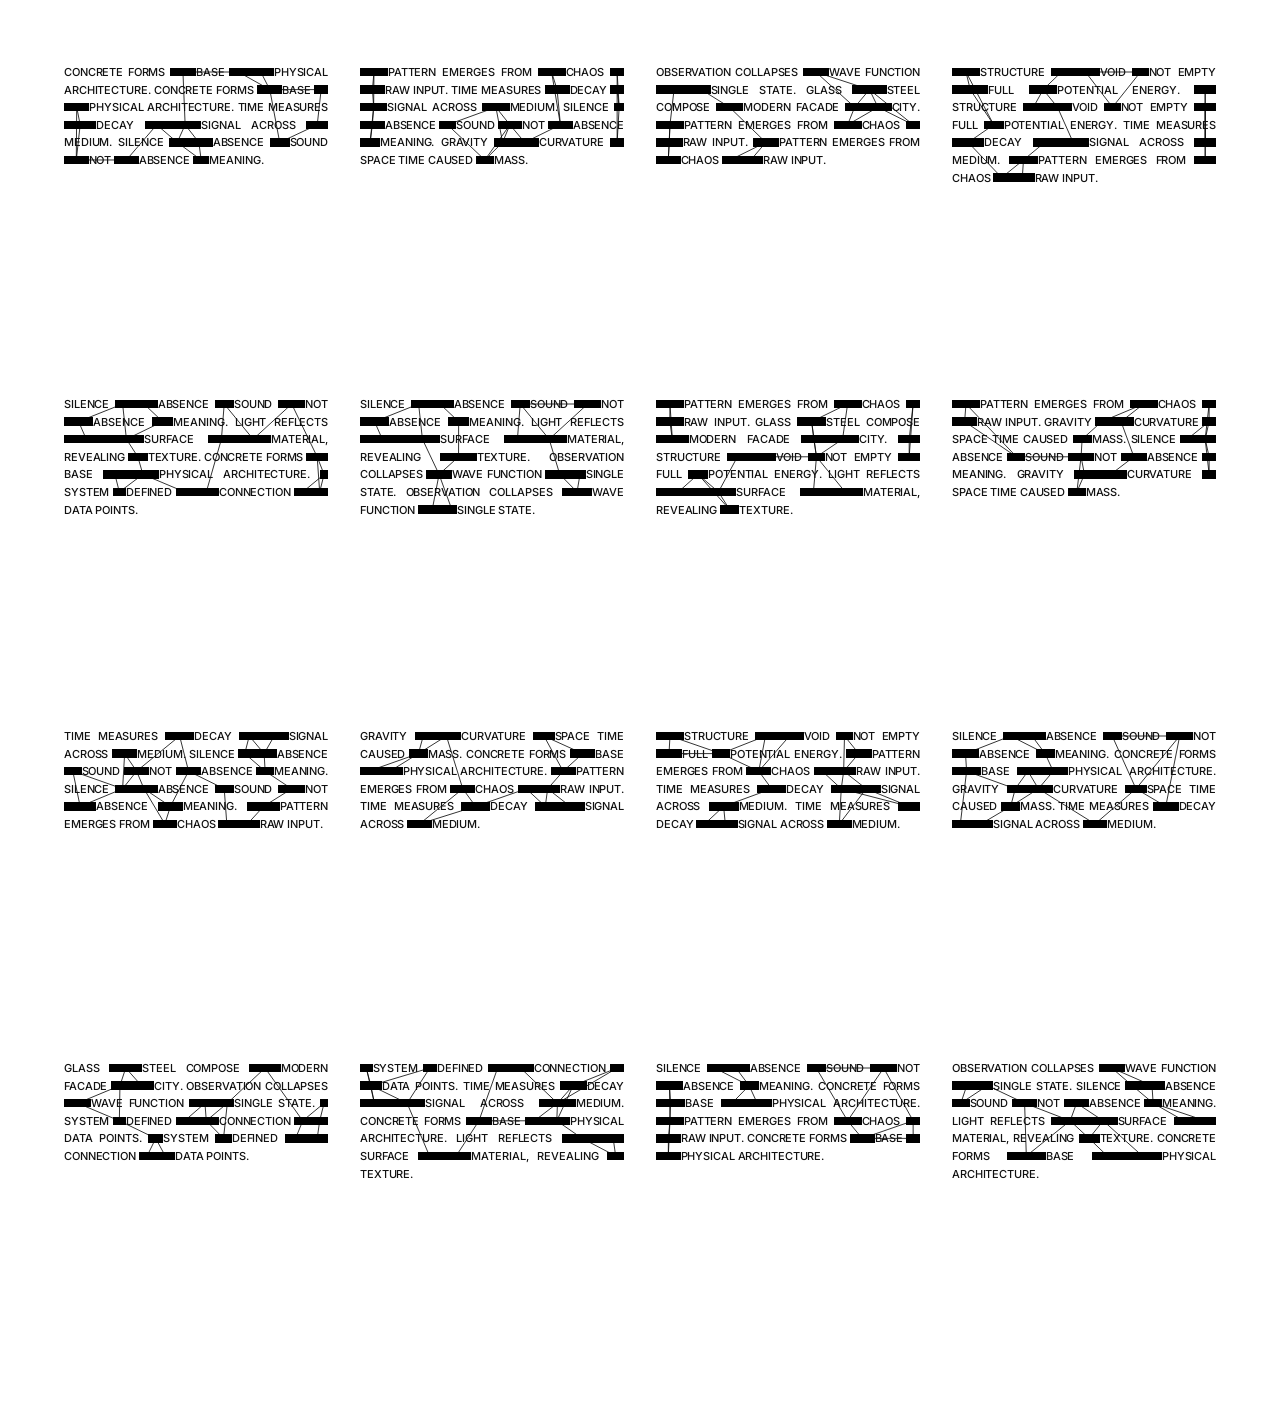
==== website/index.html @ 43a0f51d "Initial commit: antigravity project" ====
<!DOCTYPE html>
<html lang="en">

<head>
    <meta charset="UTF-8">
    <meta name="viewport" content="width=device-width, initial-scale=1.0">
    <title>ANTI-GRAVITY // SEMANTIC_REDACTION</title>
    <link rel="stylesheet" href="style.css">
    <link rel="preconnect" href="https://fonts.googleapis.com">
    <link rel="preconnect" href="https://fonts.gstatic.com" crossorigin>
    <link
        href="https://fonts.googleapis.com/css2?family=Inter:wght@400;500;600&family=JetBrains+Mono:wght@400&display=swap"
        rel="stylesheet">
</head>

<body>
    <main id="grid-system" class="grid-system">
        <!-- Content injected by script.js -->
    </main>
    <script src="script.js"></script>
</body>

</html>
---- website/style.css ----
:root {
    --bg-paper: #ffffff;
    --text-black: #111111;
    --text-muted: #888888;

    /* Semantic Palette - Muted, Sophisticated */
    --sem-material: #8da399;
    /* Sage/Concrete */
    --sem-light: #d4a373;
    /* Warm/Photon (muted) */
    --sem-void: #6c757d;
    /* Deep Grey */
    --sem-structure: #4a6fa5;
    /* Steel Blue */
    --sem-time: #b08968;
    /* Sepia/Sand */

    --font-body: 'Inter', sans-serif;
    --font-mono: 'JetBrains Mono', monospace;
}

* {
    box-sizing: border-box;
}

body {
    margin: 0;
    padding: 4rem;
    background-color: var(--bg-paper);
    color: var(--text-black);
    font-family: var(--font-body);
    min-height: 100vh;
    display: flex;
    justify-content: center;
    align-items: center;
}

.grid-system {
    display: grid;
    grid-template-columns: repeat(4, 1fr);
    gap: 2rem;
    width: 100%;
    max-width: 1400px;
}

/* CELL */
.grid-cell {
    position: relative;
    height: 300px;
    padding: 0;
    overflow: hidden;
    /* Strict clipping */
    transition: transform 0.4s cubic-bezier(0.2, 0, 0.2, 1);
    cursor: default;
    background: transparent;
}

/* Interaction: Scale & Blur */
.grid-cell:hover {
    transform: scale(1.02);
    z-index: 100;
    overflow: visible;
    /* Optional: allow slight breakout? No, strict clipping requested. */
    overflow: hidden;
}

.grid-system:has(.grid-cell:hover) .grid-cell:not(:hover) {
    filter: blur(1.5px) opacity(0.7);
}

/* LAYERS */
.text-layer {
    position: absolute;
    top: 0;
    left: 0;
    width: 100%;
    height: 100%;
    z-index: 2;
    padding: 0;
}

.diagram-layer {
    position: absolute;
    top: 0;
    left: 0;
    width: 100%;
    height: 100%;
    z-index: 1;
    /* Below text? "Lines may overlap text visually" -> implies Top, but "Black rectangles function as data nodes embedded...". Usually Lines top looks better. Let's put Diagram ON TOP but `pointer-events: none`. */
    pointer-events: none;
}

/* TYPOGRAPHY */
.text-content {
    font-size: 11px;
    line-height: 1.6;
    text-align: justify;
    text-align-last: left;
    /* Or justify, reference showed justify */
    color: var(--text-black);
    margin: 0;
    font-weight: 500;
    letter-spacing: -0.01em;
}

/* SEMANTIC & REDACTION */
.ref-placeholder {
    opacity: 0;
    /* Important: The text is hidden so the rect can take its place */
}

/* Semantic Word Classes */
.sem-word {
    transition: color 0.3s ease;
    cursor: help;
    /* Subtle hint */
    position: relative;
    z-index: 10;
    /* Ensure text sits above lines if needed */
}

/* Color Activation on Hover (of the word only) */
.grid-cell:hover .sem-material {
    color: var(--sem-material);
}

.grid-cell:hover .sem-light {
    color: var(--sem-light);
}

.grid-cell:hover .sem-void {
    color: var(--sem-void);
}

.grid-cell:hover .sem-structure {
    color: var(--sem-structure);
}

.grid-cell:hover .sem-time {
    color: var(--sem-time);
}

/* SVG */
.diagram-svg {
    width: 100%;
    height: 100%;
    overflow: visible;
}

/* Mosaics (Nodes) */
.node-rect {
    fill: black;
    shape-rendering: crispEdges;
    /* Mosaic look */
}

/* Lines */
.data-line {
    stroke: black;
    stroke-width: 0.8px;
    vector-effect: non-scaling-stroke;
}

/* Responsive */
@media (max-width: 1000px) {
    .grid-system {
        grid-template-columns: repeat(2, 1fr);
    }
}

@media (max-width: 600px) {
    .grid-system {
        grid-template-columns: 1fr;
    }
}
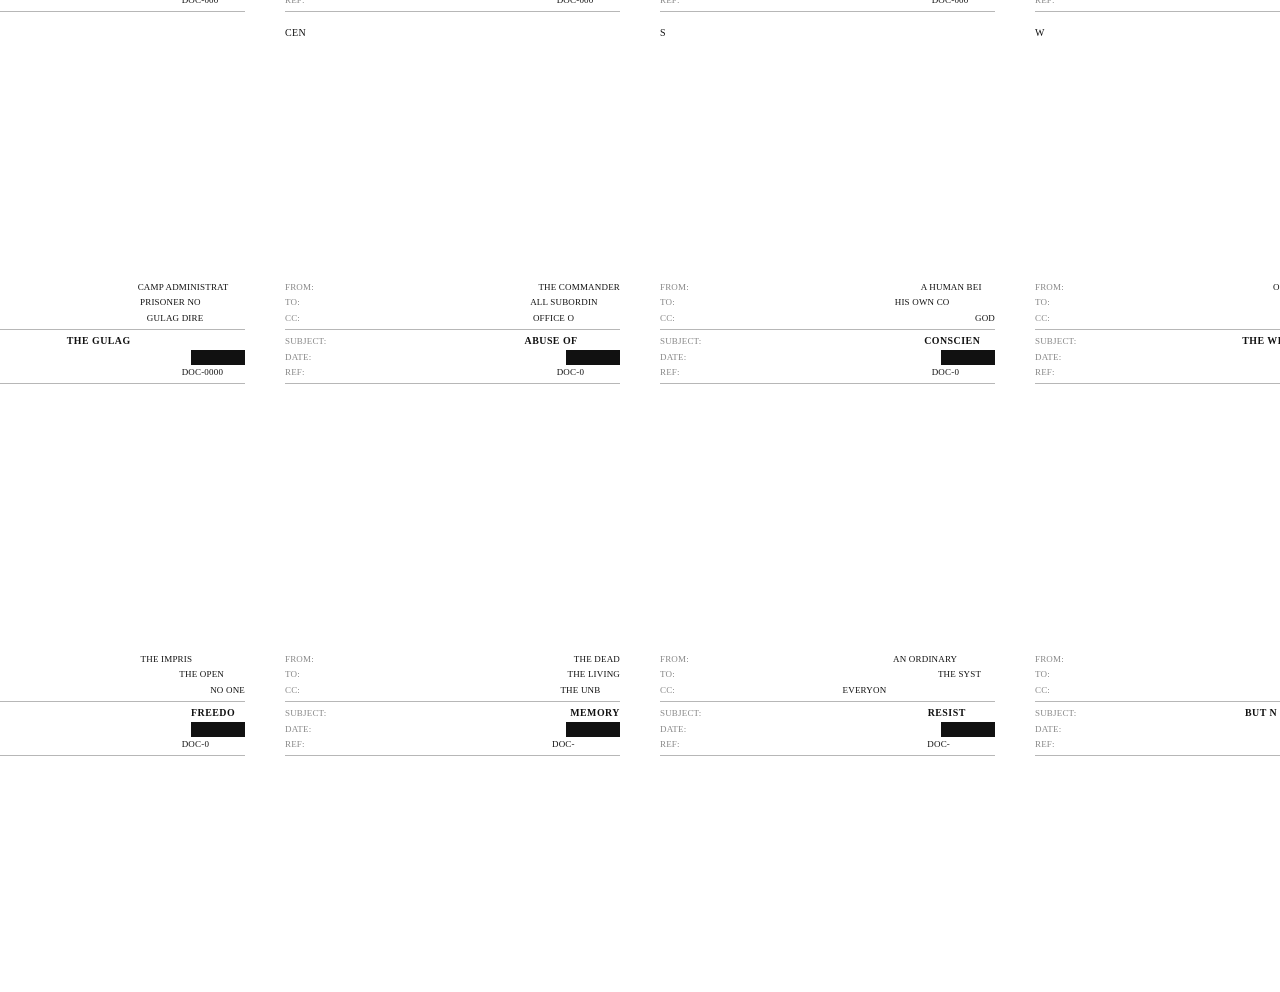
==== commit 8a51859b: "feat: Add kinetic typography, 3D wire perspective, and signal lighting" ====
--- a/website/index.html
+++ b/website/index.html
@@ -9,7 +9,7 @@
     <link rel="preconnect" href="https://fonts.googleapis.com">
     <link rel="preconnect" href="https://fonts.gstatic.com" crossorigin>
     <link
-        href="https://fonts.googleapis.com/css2?family=Inter:wght@400;500;600&family=JetBrains+Mono:wght@400&display=swap"
+        href="https://fonts.googleapis.com/css2?family=Inter:wght@400;500;600&family=JetBrains+Mono:wght@400&family=Noto+Sans:wght@400;900&display=swap"
         rel="stylesheet">
 </head>
 
--- a/website/style.css
+++ b/website/style.css
@@ -8,15 +8,15 @@
     /* Sage/Concrete */
     --sem-light: #d4a373;
     /* Warm/Photon (muted) */
-    --sem-void: #6c757d;
-    /* Deep Grey */
+    --sem-void: #dc143c;
+    /* Crimson Red */
     --sem-structure: #4a6fa5;
     /* Steel Blue */
     --sem-time: #b08968;
     /* Sepia/Sand */
 
-    --font-body: 'Inter', sans-serif;
-    --font-mono: 'JetBrains Mono', monospace;
+    --font-body: 'Times New Roman', Times, serif;
+    --font-mono: 'Times New Roman', Times, serif;
 }
 
 * {
@@ -29,46 +29,52 @@
     background-color: var(--bg-paper);
     color: var(--text-black);
     font-family: var(--font-body);
-    min-height: 100vh;
+    height: 100vh;
     display: flex;
     justify-content: center;
     align-items: center;
-}
-
+    overflow: hidden;
+    perspective: 1000px;
+}
+
+body.is-loading .grid-cell {
+    pointer-events: none;
+}
+
+/* ─── GRID: 4×3 ───────────────────────────────────────── */
 .grid-system {
     display: grid;
-    grid-template-columns: repeat(4, 1fr);
-    gap: 2rem;
-    width: 100%;
-    max-width: 1400px;
-}
-
-/* CELL */
+    grid-template-columns: repeat(4, 335px);
+    grid-template-rows: repeat(3, 340px);
+    gap: 2rem 2.5rem;
+    width: 100%;
+    justify-content: center;
+}
+
+/* ─── CELL ─────────────────────────────────────────────── */
 .grid-cell {
     position: relative;
-    height: 300px;
     padding: 0;
     overflow: hidden;
-    /* Strict clipping */
-    transition: transform 0.4s cubic-bezier(0.2, 0, 0.2, 1);
-    cursor: default;
+    cursor: zoom-in;
     background: transparent;
-}
-
-/* Interaction: Scale & Blur */
+    max-height: 340px;
+    will-change: transform, font-size, filter, opacity;
+    transition: transform 0.2s cubic-bezier(0.2, 0, 0.2, 1), box-shadow 0.2s ease, filter 0.2s ease, opacity 0.2s ease;
+}
+
+/* Interaction: Subtle pop without scale raster blur */
 .grid-cell:hover {
-    transform: scale(1.02);
+    transform: translateY(-2px);
+    box-shadow: 0 4px 15px rgba(0,0,0,0.03);
     z-index: 100;
-    overflow: visible;
-    /* Optional: allow slight breakout? No, strict clipping requested. */
-    overflow: hidden;
 }
 
 .grid-system:has(.grid-cell:hover) .grid-cell:not(:hover) {
-    filter: blur(1.5px) opacity(0.7);
-}
-
-/* LAYERS */
+    filter: blur(3px) opacity(0.7);
+}
+
+/* ─── LAYERS ───────────────────────────────────────────── */
 .text-layer {
     position: absolute;
     top: 0;
@@ -77,6 +83,14 @@
     height: 100%;
     z-index: 2;
     padding: 0;
+    display: flex;
+    flex-direction: column;
+}
+
+.body-wrapper {
+    flex: 1;
+    position: relative;
+    overflow: hidden;
 }
 
 .diagram-layer {
@@ -85,83 +99,304 @@
     left: 0;
     width: 100%;
     height: 100%;
-    z-index: 1;
-    /* Below text? "Lines may overlap text visually" -> implies Top, but "Black rectangles function as data nodes embedded...". Usually Lines top looks better. Let's put Diagram ON TOP but `pointer-events: none`. */
-    pointer-events: none;
-}
-
-/* TYPOGRAPHY */
+    z-index: 3;
+    pointer-events: none;
+    overflow: hidden;
+}
+
+/* ─── DOCUMENT HEADER ──────────────────────────────────── */
+.doc-header {
+    padding: 0 0 4px 0;
+    margin-bottom: 6px;
+    font-family: var(--font-mono);
+    font-size: 9px;
+    line-height: 1.7;
+    letter-spacing: 0.02em;
+    color: var(--text-black);
+}
+
+.doc-row {
+    display: flex;
+    justify-content: space-between;
+    align-items: baseline;
+}
+
+.doc-label {
+    color: var(--text-muted);
+    flex-shrink: 0;
+    margin-right: 8px;
+}
+
+.doc-value {
+    text-align: right;
+    color: var(--text-black);
+    font-weight: 400;
+}
+
+.doc-subject {
+    font-size: 1.1em;
+    font-weight: 600;
+    letter-spacing: 0.05em;
+}
+
+.doc-divider {
+    border-bottom: 0.5px solid var(--text-black);
+    margin: 3px 0;
+    opacity: 0.3;
+}
+
+/* ─── TYPOGRAPHY ───────────────────────────────────────── */
 .text-content {
-    font-size: 11px;
-    line-height: 1.6;
+    font-size: 10px;
+    line-height: 1.65;
     text-align: justify;
     text-align-last: left;
-    /* Or justify, reference showed justify */
     color: var(--text-black);
     margin: 0;
     font-weight: 500;
-    letter-spacing: -0.01em;
-}
-
-/* SEMANTIC & REDACTION */
+    letter-spacing: 0.03em;
+    height: 100%;
+    overflow: hidden;
+    -webkit-overflow-scrolling: touch;
+    -webkit-font-smoothing: subpixel-antialiased;
+    position: relative;
+    z-index: 2;
+}
+
+.grid-cell:hover .text-content {
+    overflow-y: auto;
+    scroll-behavior: smooth;
+}
+
+.text-content::-webkit-scrollbar {
+    width: 2px;
+}
+
+.text-content::-webkit-scrollbar-thumb {
+    background: rgba(0, 0, 0, 0.15);
+}
+
+.text-content::-webkit-scrollbar-track {
+    background: transparent;
+}
+
+/* ─── SEMANTIC & REDACTION ─────────────────────────────── */
 .ref-placeholder {
-    opacity: 0;
-    /* Important: The text is hidden so the rect can take its place */
-}
-
-/* Semantic Word Classes */
+    background: var(--text-black);
+    color: transparent;
+    display: inline;
+    padding: 0 0 0 0.25em;
+    margin-left: -0.25em;
+    user-select: none;
+    font-size: 0.95em;
+    vertical-align: baseline;
+    transition: color 0.2s ease;
+}
+
+/* Hover: all black boxes — keep solid black, show white text */
+.grid-cell:hover .ref-placeholder {
+    color: #ffffff;
+    text-shadow: 0 0 1px rgba(255,255,255,0.8);
+}
+
+/* Hover: violence words — crimson red, no box */
+.grid-cell:hover .sem-word.sem-void {
+    color: #dc143c;
+}
+
+/* Hover: SUBJECT title — crimson red + larger */
+.grid-cell:hover .doc-subject {
+    color: #dc143c;
+    font-size: 1.35em;
+    transition: color 0.2s ease, font-size 0.2s ease;
+}
+
 .sem-word {
-    transition: color 0.3s ease;
-    cursor: help;
-    /* Subtle hint */
-    position: relative;
-    z-index: 10;
-    /* Ensure text sits above lines if needed */
-}
-
-/* Color Activation on Hover (of the word only) */
-.grid-cell:hover .sem-material {
-    color: var(--sem-material);
-}
-
-.grid-cell:hover .sem-light {
-    color: var(--sem-light);
-}
-
-.grid-cell:hover .sem-void {
-    color: var(--sem-void);
-}
-
-.grid-cell:hover .sem-structure {
-    color: var(--sem-structure);
-}
-
-.grid-cell:hover .sem-time {
-    color: var(--sem-time);
-}
-
-/* SVG */
+    transition: color 0.2s ease;
+}
+
+/* ─── SVG ──────────────────────────────────────────────── */
 .diagram-svg {
     width: 100%;
     height: 100%;
-    overflow: visible;
-}
-
-/* Mosaics (Nodes) */
+    overflow: hidden;
+}
+
 .node-rect {
     fill: black;
     shape-rendering: crispEdges;
-    /* Mosaic look */
-}
-
-/* Lines */
+}
+
 .data-line {
     stroke: black;
-    stroke-width: 0.8px;
+    stroke-width: 0.6px;
     vector-effect: non-scaling-stroke;
 }
 
-/* Responsive */
+/* Red lines (violence words) — behind text */
+.red-line-layer {
+    position: absolute;
+    top: 0;
+    left: 0;
+    width: 100%;
+    height: 100%;
+    z-index: 1;
+    pointer-events: none;
+    overflow: hidden;
+}
+
+.red-line {
+    stroke: #dc143c;
+    stroke-width: 0.6px;
+    opacity: 0.3;
+    vector-effect: non-scaling-stroke;
+}
+
+.date-redacted {
+    background-color: var(--text-black);
+    color: transparent;
+    user-select: none;
+}
+
+/* ─── SUB PAGE TRANSITION ─────────────────────────────── */
+
+/* Shake animation on click */
+@keyframes card-shake {
+    0%, 100% { transform: translateX(0); }
+    25% { transform: translateX(-2px); }
+    75% { transform: translateX(2px); }
+}
+
+.grid-cell.is-shaking {
+    animation: card-shake 0.1s ease 2;
+}
+
+/* Fade out other cards */
+.grid-cell.is-fading-out {
+    opacity: 0 !important;
+    pointer-events: none;
+    transition: opacity 0.2s ease !important;
+}
+
+/* Expanding card */
+.grid-cell.is-expanding {
+    position: fixed !important;
+    z-index: 9999 !important;
+    overflow: visible !important;
+    max-height: none !important;
+    transition: none !important;
+    will-change: transform;
+    cursor: default !important;
+}
+
+.grid-cell.is-expanding:hover {
+    transform: none !important;
+    box-shadow: none !important;
+}
+
+.grid-cell.is-expanding .text-layer {
+    position: relative;
+    height: auto;
+}
+
+/* ─── PHYSICS SUBPAGE ───────────────────────────────────── */
+#physics-subpage {
+    position: fixed;
+    top: 0;
+    left: 0;
+    width: 100vw;
+    height: 100vh;
+    background-color: #ffffff; /* White brutalist bg */
+    z-index: 2000;
+    display: flex;
+    justify-content: center;
+    align-items: center;
+    overflow: hidden;
+    opacity: 0;
+    pointer-events: none;
+    transition: opacity 0.5s ease;
+}
+
+#physics-subpage.is-visible {
+    opacity: 1;
+    pointer-events: auto;
+}
+
+#physics-canvas {
+    position: absolute;
+    top: 0;
+    left: 0;
+    width: 100%;
+    height: 100%;
+    z-index: 1;
+    pointer-events: none;
+}
+
+.physics-content-wrapper {
+    position: relative;
+    z-index: 2;
+    width: 80%;
+    max-width: 1000px;
+    perspective: 1500px;
+}
+
+.physics-text-container {
+    transform: rotateX(25deg) translateY(-20px);
+    transform-style: preserve-3d;
+    font-family: 'Noto Sans', sans-serif;
+    color: #111111; /* Black text for white BG */
+    text-shadow: 0 10px 20px rgba(0, 0, 0, 0.15); /* Downward Drop Shadow */
+    text-align: justify;
+    line-height: 1.8;
+    will-change: transform;
+}
+
+.physics-text-container p {
+    font-size: 1.3rem;
+    font-weight: 400;
+    margin-bottom: 2.5rem;
+    user-select: none;
+}
+
+.tension-word {
+    font-family: 'Noto Sans', sans-serif;
+    font-weight: 900;
+    color: #FF0000;
+    cursor: grab;
+    display: inline-block;
+    position: relative;
+    user-select: none;
+    text-shadow: 0 0 5px rgba(255, 0, 0, 0.2); /* Replaced with JS dimming */
+}
+
+.tension-word:active {
+    cursor: grabbing;
+}
+
+.physics-back-btn {
+    position: fixed;
+    top: 2rem;
+    left: 2rem;
+    z-index: 3000;
+    font-family: 'Noto Sans', sans-serif;
+    font-weight: 700;
+    font-size: 1.1rem;
+    color: #111111;
+    background: transparent;
+    border: none;
+    cursor: pointer;
+    text-transform: uppercase;
+    letter-spacing: 0.1em;
+    opacity: 0.5;
+    transition: opacity 0.3s, text-shadow 0.3s;
+}
+
+.physics-back-btn:hover {
+    opacity: 1;
+    text-shadow: 0 5px 10px rgba(0, 0, 0, 0.2);
+}
+
+/* ─── RESPONSIVE ───────────────────────────────────────── */
 @media (max-width: 1000px) {
     .grid-system {
         grid-template-columns: repeat(2, 1fr);
@@ -172,4 +407,8 @@
     .grid-system {
         grid-template-columns: 1fr;
     }
+
+    body {
+        padding: 1.5rem;
+    }
 }
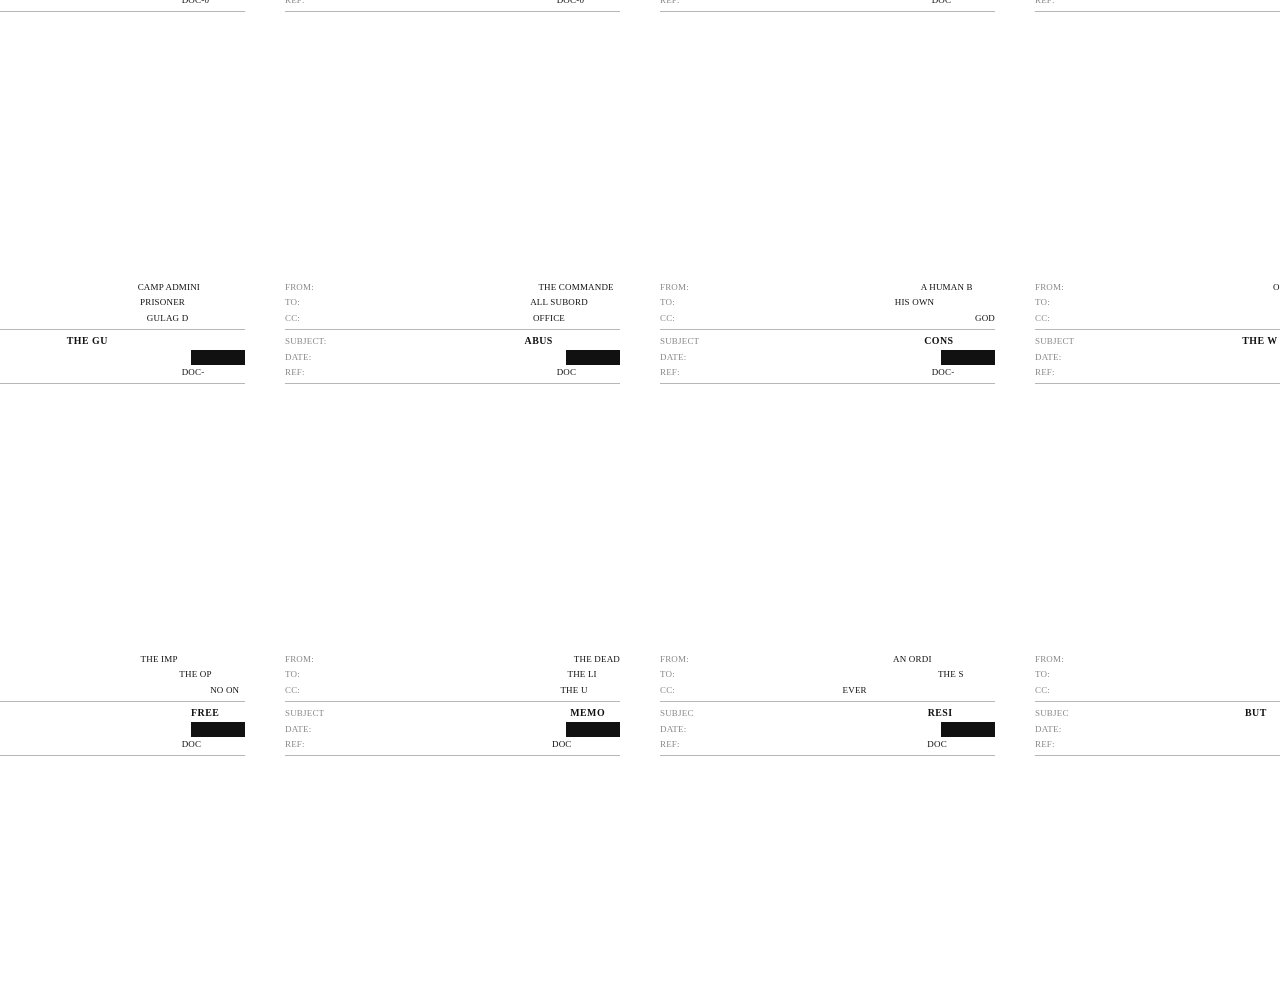
==== commit d6758b0f: "Optimize 3D shader contrast and refine wire particles (larger, slower, more vibrant) in dark mode" ====
--- a/website/index.html
+++ b/website/index.html
@@ -17,7 +17,15 @@
     <main id="grid-system" class="grid-system">
         <!-- Content injected by script.js -->
     </main>
-    <script src="script.js"></script>
+    <script type="importmap">
+    {
+        "imports": {
+            "three": "https://cdn.jsdelivr.net/npm/three@0.170.0/build/three.module.js",
+            "three/addons/": "https://cdn.jsdelivr.net/npm/three@0.170.0/examples/jsm/"
+        }
+    }
+    </script>
+    <script type="module" src="script.js"></script>
 </body>
 
 </html>
--- a/website/style.css
+++ b/website/style.css
@@ -381,19 +381,85 @@
     font-family: 'Noto Sans', sans-serif;
     font-weight: 700;
     font-size: 1.1rem;
-    color: #111111;
+    color: #cccccc;
     background: transparent;
     border: none;
     cursor: pointer;
     text-transform: uppercase;
     letter-spacing: 0.1em;
     opacity: 0.5;
-    transition: opacity 0.3s, text-shadow 0.3s;
+    transition: opacity 0.3s, text-shadow 0.3s, color 0.3s;
 }
 
 .physics-back-btn:hover {
     opacity: 1;
+    text-shadow: 0 5px 10px rgba(255, 255, 255, 0.2);
+}
+
+.theme-toggle-btn {
+    position: fixed;
+    top: 2rem;
+    right: 2rem;
+    z-index: 3000;
+    font-family: 'Noto Sans', sans-serif;
+    font-weight: 700;
+    font-size: 1.1rem;
+    color: #cccccc;
+    background: transparent;
+    border: none;
+    cursor: pointer;
+    text-transform: uppercase;
+    letter-spacing: 0.1em;
+    opacity: 0.5;
+    transition: opacity 0.3s, text-shadow 0.3s, color 0.3s;
+}
+
+.theme-toggle-btn:hover {
+    opacity: 1;
+    text-shadow: 0 5px 10px rgba(255, 255, 255, 0.2);
+}
+
+.physics-back-btn.is-light,
+.theme-toggle-btn.is-light {
+    color: #111111;
+}
+
+.physics-back-btn.is-light:hover,
+.theme-toggle-btn.is-light:hover {
     text-shadow: 0 5px 10px rgba(0, 0, 0, 0.2);
+}
+
+/* ─── MODEL LOADING ────────────────────────────────────── */
+.model-loading {
+    position: absolute;
+    top: 50%;
+    left: 50%;
+    transform: translate(-50%, -50%);
+    font-family: 'Noto Sans', sans-serif;
+    font-weight: 700;
+    font-size: 0.9rem;
+    color: #666;
+    letter-spacing: 0.15em;
+    z-index: 10;
+    animation: loading-pulse 1.5s ease-in-out infinite;
+}
+
+@keyframes loading-pulse {
+    0%, 100% { opacity: 0.4; }
+    50% { opacity: 1; }
+}
+
+#physics-subpage canvas {
+    position: absolute;
+    top: 0;
+    left: 0;
+    width: 100%;
+    height: 100%;
+    cursor: grab;
+}
+
+#physics-subpage canvas:active {
+    cursor: grabbing;
 }
 
 /* ─── RESPONSIVE ───────────────────────────────────────── */
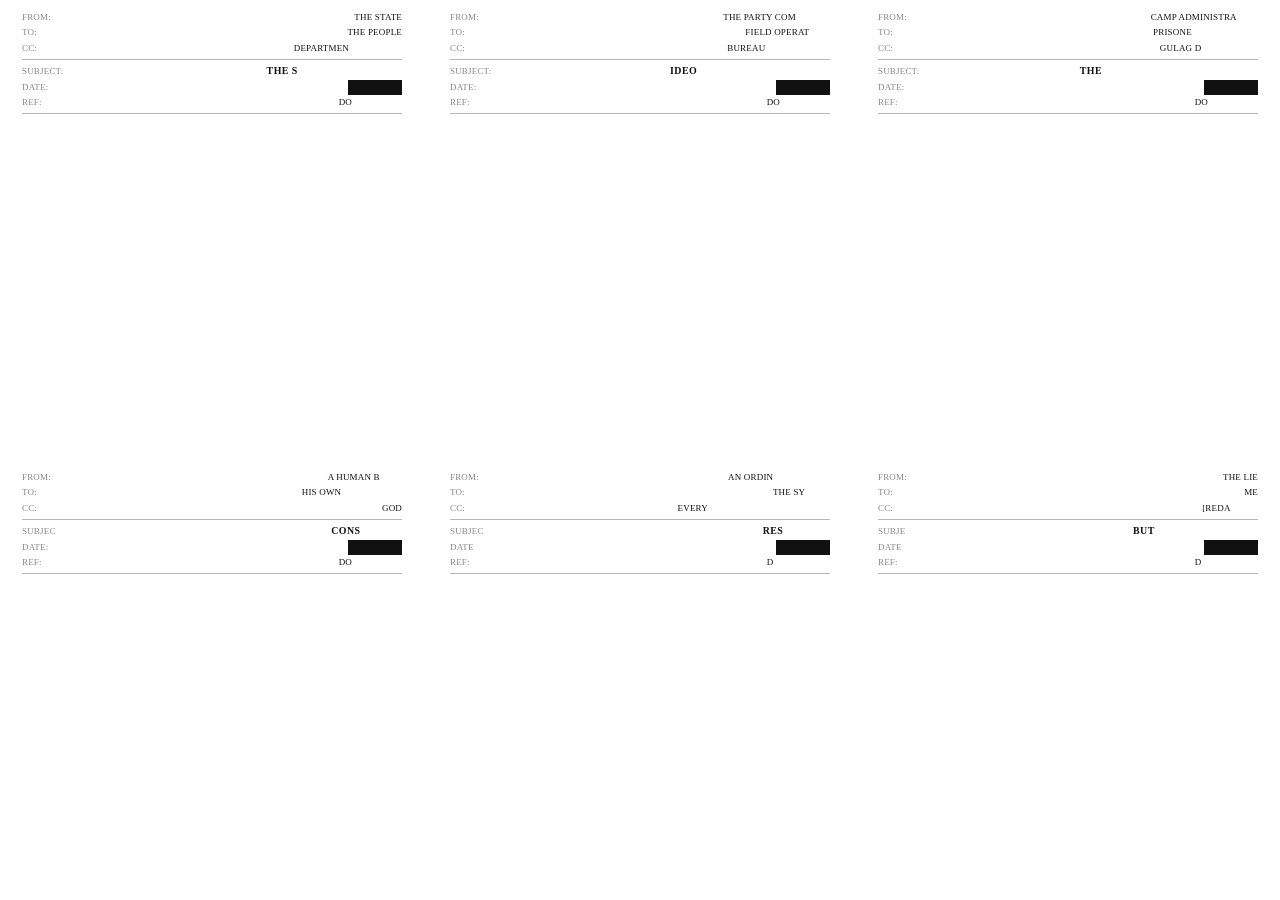
==== commit 812f149a: "feat(conscience): syn-eidos vortex with hologram typography cascade THEME 04 — CONSCIENCE rebuilt ar" ====
--- a/website/index.html
+++ b/website/index.html
@@ -5,7 +5,7 @@
     <meta charset="UTF-8">
     <meta name="viewport" content="width=device-width, initial-scale=1.0">
     <title>ANTI-GRAVITY // SEMANTIC_REDACTION</title>
-    <link rel="stylesheet" href="style.css">
+    <link rel="stylesheet" href="style.css?v=5">
     <link rel="preconnect" href="https://fonts.googleapis.com">
     <link rel="preconnect" href="https://fonts.gstatic.com" crossorigin>
     <link
@@ -25,7 +25,7 @@
         }
     }
     </script>
-    <script type="module" src="script.js"></script>
+    <script type="module" src="script.js?v=5"></script>
 </body>
 
 </html>
--- a/website/style.css
+++ b/website/style.css
@@ -41,12 +41,12 @@
     pointer-events: none;
 }
 
-/* ─── GRID: 4×3 ───────────────────────────────────────── */
+/* ─── GRID: 3×2 ───────────────────────────────────────── */
 .grid-system {
     display: grid;
-    grid-template-columns: repeat(4, 335px);
-    grid-template-rows: repeat(3, 340px);
-    gap: 2rem 2.5rem;
+    grid-template-columns: repeat(3, 380px);
+    grid-template-rows: repeat(2, 420px);
+    gap: 2.5rem 3rem;
     width: 100%;
     justify-content: center;
 }
@@ -58,7 +58,7 @@
     overflow: hidden;
     cursor: zoom-in;
     background: transparent;
-    max-height: 340px;
+    max-height: 420px;
     will-change: transform, font-size, filter, opacity;
     transition: transform 0.2s cubic-bezier(0.2, 0, 0.2, 1), box-shadow 0.2s ease, filter 0.2s ease, opacity 0.2s ease;
 }
@@ -308,13 +308,15 @@
     height: 100vh;
     background-color: #ffffff; /* White brutalist bg */
     z-index: 2000;
-    display: flex;
-    justify-content: center;
-    align-items: center;
+    display: grid;
+    grid-template-columns: repeat(8, 1fr); /* 8 Column Material Grid Reference */
+    grid-template-rows: 100%;
+    gap: 2.5rem; /* Wider gaps for architectural clarity */
     overflow: hidden;
     opacity: 0;
     pointer-events: none;
     transition: opacity 0.5s ease;
+    padding: 0 3.5rem; /* Horizontal margins only. Vertical is moved to content to avoid clipping */
 }
 
 #physics-subpage.is-visible {
@@ -332,12 +334,274 @@
     pointer-events: none;
 }
 
+.physics-sidebar {
+    height: 100vh;
+    display: flex;
+    flex-direction: column;
+    z-index: 5;
+    pointer-events: none; /* Let clicks pass through to the 3D model background */
+    padding: 3.5rem 0; /* Restoring vertical content safe-area */
+    opacity: 0; /* Hidden by default per latest request */
+    transition: opacity 0.5s ease;
+}
+
+#physics-subpage.info-active .physics-sidebar,
+#ideology-subpage.info-active .physics-sidebar {
+    opacity: 1; /* Visible when eye icon is clicked */
+}
+
+.physics-sidebar.left {
+    grid-column: 1 / 3; /* Spans Columns 1 and 2 */
+    justify-content: flex-start; 
+    align-items: flex-start;
+    padding-left: 150px; /* Aligns box start with Back Button's right edge */
+}
+
+.physics-sidebar.right {
+    grid-column: 7 / 9; /* Spans Columns 7 and 8 */
+    justify-content: flex-start; 
+    align-items: flex-end;
+    padding-right: 150px; /* Symmetrical offset from the right edge controls */
+}
+
+/* Faint Box System from photo */
+.faint-text-box {
+    width: 100%;
+    padding: 0;
+    background: transparent;
+    border: none;
+    opacity: 0;
+    pointer-events: none;
+    transition: opacity 0.5s ease;
+    overflow: hidden; 
+    display: flex;
+    flex-direction: column;
+    justify-content: flex-end; /* Ensures both L/R sidebars end at the same baseline */
+}
+
+/* Asymmetrical Sidebar Layouts: Left (2 boxes) vs Right (1 box) */
+#physics-subpage.info-active .faint-text-box,
+#ideology-subpage.info-active .faint-text-box {
+    opacity: 1;
+    pointer-events: auto;
+}
+
+/* Hide Zoom controls when Info Mode is active to prevent noise */
+#physics-subpage.info-active .zoom-slider-container,
+#ideology-subpage.info-active .zoom-slider-container,
+#prison-subpage.info-active .zoom-slider-container,
+#conscience-subpage.info-active .zoom-slider-container {
+    opacity: 0;
+    pointer-events: none;
+    transition: opacity 0.3s ease;
+}
+
+/* ─── CONSCIENCE: Spirit Level Overlay ─── */
+#conscience-subpage .level-overlay {
+    position: absolute;
+    top: 50%;
+    left: 50%;
+    transform: translate(-50%, -50%);
+    width: 60vw;
+    max-width: 880px;
+    pointer-events: none;
+    z-index: 10;
+    font-family: 'JetBrains Mono', monospace;
+    color: rgba(255,255,255,0.85);
+}
+#conscience-subpage.is-light .level-overlay { color: #111; }
+
+#conscience-subpage .level-overlay .level-rule {
+    position: absolute;
+    top: -210px;
+    left: 0; right: 0;
+    height: 1px;
+    background: currentColor;
+    opacity: 0.18;
+}
+#conscience-subpage .level-overlay .level-label {
+    position: absolute;
+    top: -240px;
+    font-size: 0.72rem;
+    letter-spacing: 0.4em;
+    font-weight: 600;
+    opacity: 0.85;
+}
+#conscience-subpage .level-overlay .level-label-left  { left: 0; }
+#conscience-subpage .level-overlay .level-label-right { right: 0; }
+#conscience-subpage .level-overlay .level-tick {
+    position: absolute;
+    top: -222px;
+    width: 1px;
+    height: 22px;
+    background: #dc143c;
+    opacity: 0.95;
+}
+#conscience-subpage .level-overlay .level-tick-left  { left: calc(50% - 78px); }
+#conscience-subpage .level-overlay .level-tick-right { left: calc(50% + 78px); }
+#conscience-subpage .level-overlay .level-center-label {
+    position: absolute;
+    top: 168px;
+    left: 50%;
+    transform: translateX(-50%);
+    font-size: 0.72rem;
+    letter-spacing: 0.45em;
+    font-weight: 700;
+    color: #dc143c;
+}
+#conscience-subpage .level-overlay .level-readout {
+    position: absolute;
+    top: 198px;
+    left: 50%;
+    transform: translateX(-50%);
+    font-size: 2.6rem;
+    font-weight: 400;
+    letter-spacing: 0.04em;
+    font-variant-numeric: tabular-nums;
+    white-space: nowrap;
+}
+#conscience-subpage .level-overlay .level-readout-unit {
+    opacity: 0.45;
+    margin-left: 4px;
+    font-size: 1.6rem;
+    vertical-align: top;
+}
+#conscience-subpage .level-overlay .level-meta {
+    position: absolute;
+    top: 258px;
+    left: 50%;
+    transform: translateX(-50%);
+    font-size: 0.62rem;
+    letter-spacing: 0.3em;
+    font-weight: 500;
+    opacity: 0.5;
+    white-space: nowrap;
+}
+
+/* DARK MODE INVERSION for Conscience Subpage */
+#conscience-subpage.is-dark .faint-text-box .doc-label { color: rgba(255, 255, 255, 0.5); }
+#conscience-subpage.is-dark .faint-text-box .doc-value { color: rgba(255, 255, 255, 0.95); }
+#conscience-subpage.is-dark .faint-text-box .doc-divider { border-bottom-color: rgba(255, 255, 255, 0.2); }
+#conscience-subpage.is-dark .faint-text-box .text-content { color: rgba(255, 255, 255, 0.85); }
+
+#conscience-subpage.is-light { background-color: #f4f4f4; }
+#conscience-subpage.is-dark { background-color: #050505; }
+
+#conscience-subpage.info-active .physics-sidebar {
+    opacity: 1;
+    pointer-events: auto;
+}
+
+#conscience-subpage .physics-sidebar {
+    pointer-events: none;
+    opacity: 0;
+    padding: 3.5rem 0;
+    height: 100vh;
+    display: flex;
+    flex-direction: column;
+    z-index: 5;
+    transition: opacity 0.5s ease;
+}
+
+/* LEFT SIDEBAR Positioning */
+.physics-sidebar.left .faint-text-box:nth-child(1) {
+    height: 18vh;
+    margin-top: 10vh; /* Restored header position */
+}
+
+.physics-sidebar.left .faint-text-box:nth-child(2) {
+    height: 52vh;
+    margin-top: 5vh; /* Gap below header */
+}
+
+/* RIGHT SIDEBAR Positioning (Single Box at Bottom) */
+.physics-sidebar.right .faint-text-box:nth-child(1) {
+    height: 52vh;
+    margin-top: 33vh; /* Aligned with Left Bottom Box (10+18+5) */
+}
+
+/* Aesthetic Overrides to match Landing Page Specimen */
+.faint-text-box .doc-header {
+    margin-bottom: 24px; /* More breathing room for larger text */
+    letter-spacing: 0.05em;
+}
+
+.faint-text-box .doc-row {
+    display: flex;
+    justify-content: space-between;
+    align-items: baseline;
+    margin-bottom: 8px;
+}
+
+.faint-text-box .doc-label {
+    color: rgba(17, 17, 17, 0.6); /* Shifted toward Black for clarity */
+    font-size: 11px; /* Increased size */
+    text-transform: uppercase;
+    letter-spacing: 0.1em;
+}
+
+.faint-text-box .doc-value {
+    color: rgba(17, 17, 17, 0.95); /* Solid Black authority */
+    font-size: 13px; /* Increased size for legibility */
+    letter-spacing: 0.02em;
+    text-align: right;
+}
+
+.faint-text-box .doc-divider {
+    border-bottom: 0.5px solid rgba(17, 17, 17, 0.2); /* Slightly firmer divider */
+    margin: 12px 0;
+    width: 100%;
+}
+
+.faint-text-box .text-content {
+    font-size: 14px; /* Increased paragraph size */
+    color: rgba(17, 17, 17, 0.85); /* Solid Black body text */
+    line-height: 1.85;
+    letter-spacing: 0.03em;
+    word-spacing: 0.05em; 
+    text-align: justify;
+}
+
+/* Dark Mode Inversions for Ideology Page */
+#ideology-subpage.is-dark .faint-text-box .doc-label { color: rgba(255, 255, 255, 0.6); }
+#ideology-subpage.is-dark .faint-text-box .doc-value { color: rgba(255, 255, 255, 0.95); }
+#ideology-subpage.is-dark .faint-text-box .doc-divider { border-bottom-color: rgba(255, 255, 255, 0.2); }
+#ideology-subpage.is-dark .faint-text-box .text-content { color: rgba(255, 255, 255, 0.85); }
+
+/* DARK MODE INVERSION for Sidebar Content */
+#physics-subpage.is-dark .faint-text-box .doc-label {
+    color: rgba(255, 255, 255, 0.5);
+}
+
+#physics-subpage.is-dark .faint-text-box .doc-value {
+    color: rgba(255, 255, 255, 0.95);
+}
+
+#physics-subpage.is-dark .faint-text-box .doc-divider {
+    border-bottom: 0.5px solid rgba(255, 255, 255, 0.2);
+}
+
+#physics-subpage.is-dark .faint-text-box .text-content {
+    color: rgba(255, 255, 255, 0.85);
+}
+
+/* DARK MODE INVERSION for Prison Subpage */
+#prison-subpage.is-dark .faint-text-box .doc-label { color: rgba(255, 255, 255, 0.5); }
+#prison-subpage.is-dark .faint-text-box .doc-value { color: rgba(255, 255, 255, 0.95); }
+#prison-subpage.is-dark .faint-text-box .doc-divider { border-bottom-color: rgba(255, 255, 255, 0.2); }
+#prison-subpage.is-dark .faint-text-box .text-content { color: rgba(255, 255, 255, 0.85); }
+
 .physics-content-wrapper {
+    grid-column: span 4; /* Centered in the middle 4 columns */
     position: relative;
     z-index: 2;
-    width: 80%;
-    max-width: 1000px;
-    perspective: 1500px;
+    width: 100%;
+    height: 100%;
+    display: flex;
+    justify-content: center;
+    align-items: center;
+    pointer-events: none; /* Let 3D canvas handle clicks */
+    padding: 3.5rem 0; /* Safe area for any internal text overlays */
 }
 
 .physics-text-container {
@@ -361,7 +625,7 @@
 .tension-word {
     font-family: 'Noto Sans', sans-serif;
     font-weight: 900;
-    color: #FF0000;
+    color: #dc143c;
     cursor: grab;
     display: inline-block;
     position: relative;
@@ -375,58 +639,210 @@
 
 .physics-back-btn {
     position: fixed;
-    top: 2rem;
-    left: 2rem;
+    top: 3.5rem;
+    left: calc(3.5rem + ( (100% - 24.55rem) / 8 ) / 2); /* Normalized center of Column 1 */
+    transform: translate(-50%, 0);
     z-index: 3000;
-    font-family: 'Noto Sans', sans-serif;
-    font-weight: 700;
-    font-size: 1.1rem;
-    color: #cccccc;
+    width: 20px;
+    height: 20px;
+    background-color: #ffffff;
+    border: none;
+    cursor: pointer;
+    border-radius: 2px;
+    transition: background-color 0.3s, transform 0.2s;
+}
+
+.physics-back-btn:hover {
+    transform: scale(1.1);
+}
+
+.physics-back-btn.is-light {
+    background-color: #111111;
+}
+
+/* Theme Toggle Slider */
+.theme-toggle-wrapper {
+    position: fixed;
+    top: 3.5rem;
+    right: calc(3.5rem + ( (100% - 24.55rem) / 8 ) / 2); /* Normalized center of Column 8 */
+    transform: translate(50%, 0);
+    z-index: 3000;
+    width: 50px;
+    height: 24px;
+    border: 1px solid #ffffff;
+    border-radius: 12px;
+    cursor: pointer;
+    display: flex;
+    align-items: center;
+    padding: 2px;
+    transition: border-color 0.3s;
+}
+
+.theme-toggle-wrapper .slider-knob {
+    width: 18px;
+    height: 18px;
+    background-color: #ffffff;
+    border-radius: 50%;
+    transition: transform 0.3s cubic-bezier(0.4, 0.0, 0.2, 1), background-color 0.3s;
+}
+
+.theme-toggle-wrapper.is-light {
+    border-color: #111111;
+}
+
+.theme-toggle-wrapper.is-light .slider-knob {
+    background-color: #111111;
+    transform: translateX(26px);
+}
+
+/* Info Icon - Synchronized with Theme Toggle pill shape */
+.info-icon-btn {
+    position: fixed;
+    top: 6.5rem; /* Precise vertical placement below theme toggle - Raised margin for correlation */
+    right: calc(3.5rem + ( (100% - 24.55rem) / 8 ) / 2);
+    transform: translate(50%, 0);
+    z-index: 3000;
+    width: 50px;
+    height: 24px;
+    cursor: pointer;
+    opacity: 0.8;
+    border: 1px solid #ffffff; /* White border in dark mode (default container) */
+    border-radius: 12px;
+    display: flex;
+    align-items: center;
+    justify-content: center;
+    transition: all 0.3s cubic-bezier(0.4, 0, 0.2, 1);
+}
+
+.info-icon-btn.is-light {
+    border-color: #111111;
+}
+
+.info-icon-btn svg {
+    width: 18px; /* Slightly refined eye logo */
+    height: 18px;
+    stroke: #ffffff;
+    fill: none;
+    stroke-width: 2.5;
+    transition: stroke 0.3s, filter 0.3s;
+}
+
+.info-icon-btn.is-light svg {
+    stroke: #111111;
+}
+
+/* Active State Color Shift: Crimson Branding */
+.info-icon-btn.active {
+    border-color: #dc143c;
+    opacity: 1;
+}
+
+.info-icon-btn.active svg {
+    stroke: #dc143c;
+    filter: drop-shadow(0 0 5px rgba(220, 20, 60, 0.4));
+}
+
+/* Zoom Slider Positioning matching photo */
+.zoom-slider-container {
+    position: fixed;
+    right: calc(3.5rem + ( (100% - 24.55rem) / 8 ) / 2);
+    top: 50%; /* Precise vertical center of the entire page */
+    transform: translate(50%, -50%); 
+    z-index: 3000;
+    display: flex;
+    flex-direction: column;
+    align-items: center;
+    gap: 8px;
+}
+
+.zoom-btn {
     background: transparent;
     border: none;
+    color: #ffffff;
+    font-size: 1.4rem;
     cursor: pointer;
-    text-transform: uppercase;
-    letter-spacing: 0.1em;
-    opacity: 0.5;
-    transition: opacity 0.3s, text-shadow 0.3s, color 0.3s;
-}
-
-.physics-back-btn:hover {
-    opacity: 1;
-    text-shadow: 0 5px 10px rgba(255, 255, 255, 0.2);
-}
-
-.theme-toggle-btn {
+    transition: color 0.3s;
+    font-weight: 300;
+    padding: 0;
+}
+
+.zoom-track {
+    width: 1px;
+    height: 120px;
+    background-color: rgba(255, 255, 255, 0.4);
+    position: relative;
+    border-radius: 1px;
+}
+
+.zoom-thumb {
+    width: 10px;
+    height: 10px;
+    background-color: #ffffff;
+    border-radius: 50%;
+    position: absolute;
+    left: -4.5px;
+    top: 50%;
+    transform: translateY(-50%);
+    cursor: grab;
+    transition: background-color 0.3s;
+}
+
+.zoom-thumb:active {
+    cursor: grabbing;
+}
+
+.zoom-slider-container.is-light .zoom-btn { color: #111111; }
+.zoom-slider-container.is-light .zoom-track { background-color: rgba(17, 17, 17, 0.4); }
+.zoom-slider-container.is-light .zoom-thumb { background-color: #111111; }
+
+/* Navigation Guide overlay: Centered in Column 8 (Right End) */
+.overlay-text-guide {
     position: fixed;
-    top: 2rem;
-    right: 2rem;
+    bottom: 4.5rem; /* Raised for grid spacing alignment */
+    right: calc(3.5rem + ( (100% - 7rem - 17.5rem) / 8 ) / 2); /* Exact center of Column 8 */
+    transform: translateX(50%);
+    font-family: var(--font-mono);
+    font-size: 10px;
+    line-height: 1.5;
+    letter-spacing: 0.15em;
+    color: #ffffff;
+    opacity: 0.6;
+    z-index: 50;
+    pointer-events: none;
+    text-align: center;
+    transition: opacity 0.3s ease, visibility 0.3s;
+}
+
+.overlay-text-guide.is-light {
+    color: #111111;
+}
+
+/* Hide navigation guide during data-disclosure mode (Info Mode) */
+#physics-subpage.info-active .overlay-text-guide,
+#ideology-subpage.info-active .overlay-text-guide,
+#prison-subpage.info-active .overlay-text-guide {
+    opacity: 0;
+    visibility: hidden;
+    pointer-events: none;
+}
+
+.overlay-text-bottom-left {
+    position: fixed;
+    bottom: 3.5rem;
+    left: 3rem;
     z-index: 3000;
+    color: #f24273; /* Pinkish-crimson matching the screenshot */
     font-family: 'Noto Sans', sans-serif;
-    font-weight: 700;
-    font-size: 1.1rem;
-    color: #cccccc;
-    background: transparent;
-    border: none;
-    cursor: pointer;
-    text-transform: uppercase;
-    letter-spacing: 0.1em;
-    opacity: 0.5;
-    transition: opacity 0.3s, text-shadow 0.3s, color 0.3s;
-}
-
-.theme-toggle-btn:hover {
-    opacity: 1;
-    text-shadow: 0 5px 10px rgba(255, 255, 255, 0.2);
-}
-
-.physics-back-btn.is-light,
-.theme-toggle-btn.is-light {
-    color: #111111;
-}
-
-.physics-back-btn.is-light:hover,
-.theme-toggle-btn.is-light:hover {
-    text-shadow: 0 5px 10px rgba(0, 0, 0, 0.2);
+    font-size: 1.8rem;
+    font-weight: 900;
+    line-height: 1.35;
+    pointer-events: none;
+    letter-spacing: -0.01em;
+    opacity: 0.85;
+}
+
+.overlay-text-bottom-left span {
+    display: block;
 }
 
 /* ─── MODEL LOADING ────────────────────────────────────── */
@@ -440,7 +856,7 @@
     font-size: 0.9rem;
     color: #666;
     letter-spacing: 0.15em;
-    z-index: 10;
+    z-index: 1000; /* Ensure loading text is on top of everything */
     animation: loading-pulse 1.5s ease-in-out infinite;
 }
 
@@ -449,21 +865,116 @@
     50% { opacity: 1; }
 }
 
-#physics-subpage canvas {
+/* ─── GRID DEBUG OVERLAY ───────────────────────────────── */
+.grid-debug-overlay {
     position: absolute;
     top: 0;
     left: 0;
     width: 100%;
     height: 100%;
-    cursor: grab;
-}
-
-#physics-subpage canvas:active {
-    cursor: grabbing;
+    z-index: 10;
+    pointer-events: none;
+    display: grid;
+    grid-template-columns: repeat(8, 1fr); /* 8 Column System Reference */
+    gap: 2.5rem; 
+    padding: 0 3.5rem; /* Perfectly synchronized with #physics-subpage margins */
+    opacity: 0.15;
+}
+
+.grid-debug-column {
+    background-color: #f24273; /* Pink from Material Design example */
+    height: 100%;
+}
+
+/* ─── LAYOUT INSPECTOR ───────────────────────────────── */
+.layout-inspector {
+    position: absolute;
+    top: 0;
+    left: 0;
+    width: 100%;
+    height: 100%;
+    z-index: 100;
+    pointer-events: none;
+    font-family: 'JetBrains Mono', monospace;
+}
+
+.layout-marker {
+    position: absolute;
+    background-color: #00e5ff; /* Cyan for inspectors */
+    opacity: 0.6;
+}
+
+.layout-label {
+    position: absolute;
+    background-color: #00e5ff;
+    color: #000;
+    font-size: 10px;
+    padding: 2px 4px;
+    white-space: nowrap;
+    z-index: 101;
+    font-weight: 700;
+}
+
+/* Vertical Padding Line */
+.marker-padding-top { top: 0; left: 50%; width: 1px; height: 3.5rem; transform: translateX(-50%); }
+.label-padding-top { top: 1.25rem; left: 50%; transform: translateX(-50%); }
+
+.marker-padding-bottom { bottom: 0; left: 50%; width: 1px; height: 3.5rem; transform: translateX(-50%); }
+.label-padding-bottom { bottom: 1.25rem; left: 50%; transform: translateX(-50%); }
+
+/* Sidebar Width Indicators (Now spanning 2 columns) */
+.marker-sidebar-l { top: 50%; left: 3.5rem; width: calc(25% - 1.25rem); height: 1px; }
+.label-sidebar-l { top: calc(50% + 5px); left: calc(3.5rem + 12.5%); transform: translateX(-50%); }
+
+.marker-sidebar-r { top: 50%; right: 3.5rem; width: calc(25% - 1.25rem); height: 1px; }
+.label-sidebar-r { top: calc(50% + 5px); right: calc(3.5rem + 12.5%); transform: translateX(50%); }
+
+/* Padding Left/Right */
+.marker-padding-l { top: 50%; left: 0; width: 3.5rem; height: 1px; }
+.label-padding-l { top: calc(50% - 20px); left: 0.5rem; }
+
+/* Grid Toggle Utility */
+.is-hidden {
+    display: none !important;
+}
+
+.grid-toggle-btn {
+    position: fixed;
+    bottom: 1rem;
+    left: 1rem;
+    z-index: 4000;
+    padding: 2px 6px;
+    background: #dc143c; /* Pink following grid debug color */
+    color: white;
+    font-family: 'JetBrains Mono', monospace;
+    font-size: 8px;
+    border: none;
+    cursor: pointer;
+    opacity: 0.5;
+    transition: opacity 0.2s;
+}
+
+.grid-toggle-btn:hover {
+    opacity: 1;
+}
+
+.grid-toggle-btn.is-light-mode {
+    background: #111111;
+    color: white;
+}
+
+#physics-subpage canvas {
+    position: absolute;
+    top: 0;
+    left: 0;
+    width: 100%;
+    height: 100%;
+    z-index: 0; /* Base layer behind everything */
+    pointer-events: auto; /* Allow interactions for orbit controls */
 }
 
 /* ─── RESPONSIVE ───────────────────────────────────────── */
-@media (max-width: 1000px) {
+@media (max-width: 900px) {
     .grid-system {
         grid-template-columns: repeat(2, 1fr);
     }
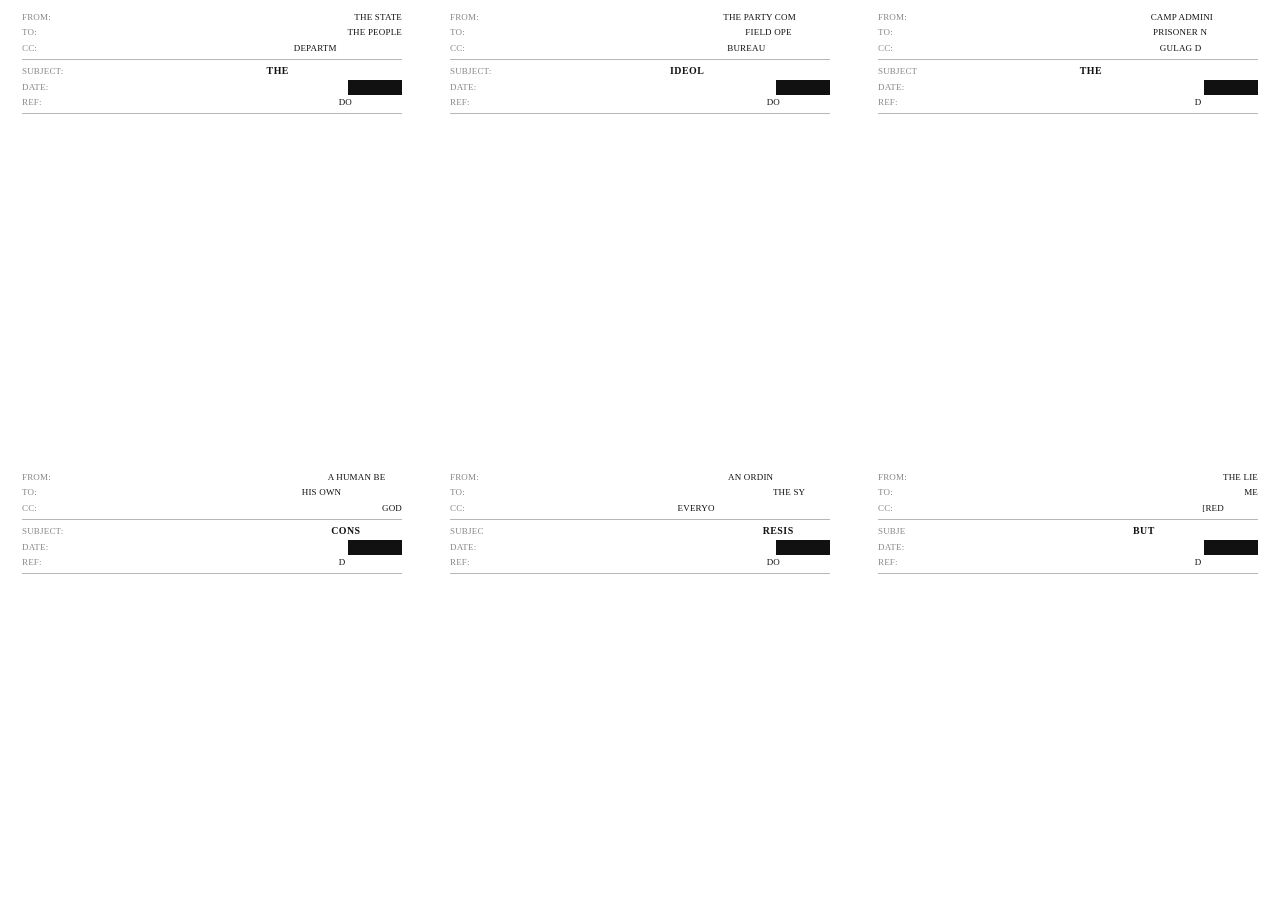
==== commit 537f8015: "feat(themes 5-6): resistance ripples + not-through-me conveyor Theme 5 RESISTANCE — saturated chorus" ====
--- a/website/index.html
+++ b/website/index.html
@@ -5,7 +5,7 @@
     <meta charset="UTF-8">
     <meta name="viewport" content="width=device-width, initial-scale=1.0">
     <title>ANTI-GRAVITY // SEMANTIC_REDACTION</title>
-    <link rel="stylesheet" href="style.css?v=5">
+    <link rel="stylesheet" href="style.css?v=6">
     <link rel="preconnect" href="https://fonts.googleapis.com">
     <link rel="preconnect" href="https://fonts.gstatic.com" crossorigin>
     <link
@@ -25,7 +25,7 @@
         }
     }
     </script>
-    <script type="module" src="script.js?v=5"></script>
+    <script type="module" src="script.js?v=6"></script>
 </body>
 
 </html>
--- a/website/style.css
+++ b/website/style.css
@@ -346,8 +346,13 @@
 }
 
 #physics-subpage.info-active .physics-sidebar,
-#ideology-subpage.info-active .physics-sidebar {
+#ideology-subpage.info-active .physics-sidebar,
+#prison-subpage.info-active .physics-sidebar,
+#conscience-subpage.info-active .physics-sidebar,
+#resistance-subpage.info-active .physics-sidebar,
+#notthroughme-subpage.info-active .physics-sidebar {
     opacity: 1; /* Visible when eye icon is clicked */
+    pointer-events: auto;
 }
 
 .physics-sidebar.left {
@@ -381,7 +386,11 @@
 
 /* Asymmetrical Sidebar Layouts: Left (2 boxes) vs Right (1 box) */
 #physics-subpage.info-active .faint-text-box,
-#ideology-subpage.info-active .faint-text-box {
+#ideology-subpage.info-active .faint-text-box,
+#prison-subpage.info-active .faint-text-box,
+#conscience-subpage.info-active .faint-text-box,
+#resistance-subpage.info-active .faint-text-box,
+#notthroughme-subpage.info-active .faint-text-box {
     opacity: 1;
     pointer-events: auto;
 }
@@ -390,7 +399,8 @@
 #physics-subpage.info-active .zoom-slider-container,
 #ideology-subpage.info-active .zoom-slider-container,
 #prison-subpage.info-active .zoom-slider-container,
-#conscience-subpage.info-active .zoom-slider-container {
+#conscience-subpage.info-active .zoom-slider-container,
+#resistance-subpage.info-active .zoom-slider-container {
     opacity: 0;
     pointer-events: none;
     transition: opacity 0.3s ease;
@@ -487,20 +497,27 @@
 #conscience-subpage.is-light { background-color: #f4f4f4; }
 #conscience-subpage.is-dark { background-color: #050505; }
 
+#resistance-subpage.is-light { background-color: #f4f4f4; }
+#resistance-subpage.is-dark { background-color: #050505; }
+#resistance-subpage.is-dark .faint-text-box .doc-label { color: rgba(255, 255, 255, 0.5); }
+#resistance-subpage.is-dark .faint-text-box .doc-value { color: rgba(255, 255, 255, 0.95); }
+#resistance-subpage.is-dark .faint-text-box .doc-divider { border-bottom-color: rgba(255, 255, 255, 0.2); }
+#resistance-subpage.is-dark .faint-text-box .text-content { color: rgba(255, 255, 255, 0.85); }
+
+#resistance-subpage canvas {
+    transition: clip-path 0.6s ease, opacity 0.6s ease, transform 0.6s ease;
+    transform-origin: 50% 50%;
+    clip-path: inset(0 0 0 0);
+}
+#resistance-subpage.info-active canvas {
+    /* Clip the chorus to the centre — never bleed into sidebar columns */
+    clip-path: inset(0 26% 0 26%);
+    transform: scale(0.95);
+}
+
 #conscience-subpage.info-active .physics-sidebar {
     opacity: 1;
     pointer-events: auto;
-}
-
-#conscience-subpage .physics-sidebar {
-    pointer-events: none;
-    opacity: 0;
-    padding: 3.5rem 0;
-    height: 100vh;
-    display: flex;
-    flex-direction: column;
-    z-index: 5;
-    transition: opacity 0.5s ease;
 }
 
 /* LEFT SIDEBAR Positioning */
@@ -820,7 +837,10 @@
 /* Hide navigation guide during data-disclosure mode (Info Mode) */
 #physics-subpage.info-active .overlay-text-guide,
 #ideology-subpage.info-active .overlay-text-guide,
-#prison-subpage.info-active .overlay-text-guide {
+#prison-subpage.info-active .overlay-text-guide,
+#conscience-subpage.info-active .overlay-text-guide,
+#resistance-subpage.info-active .overlay-text-guide,
+#notthroughme-subpage.info-active .overlay-text-guide {
     opacity: 0;
     visibility: hidden;
     pointer-events: none;
@@ -988,4 +1008,325 @@
     body {
         padding: 1.5rem;
     }
+}
+
+/* ─────────────────────────────────────────────────────────────────── */
+/*  THEME 6 — BUT NOT THROUGH ME                                       */
+/* ─────────────────────────────────────────────────────────────────── */
+#notthroughme-subpage.is-light { background-color: #f4f4f4; }
+#notthroughme-subpage.is-dark  { background-color: #050505; }
+#notthroughme-subpage.is-dark .faint-text-box .doc-label    { color: rgba(255,255,255,0.5); }
+#notthroughme-subpage.is-dark .faint-text-box .doc-value    { color: rgba(255,255,255,0.95); }
+#notthroughme-subpage.is-dark .faint-text-box .doc-divider  { border-bottom-color: rgba(255,255,255,0.2); }
+#notthroughme-subpage.is-dark .faint-text-box .text-content { color: rgba(255,255,255,0.85); }
+
+/* Wall of eyes ─ surveillance, social pressure */
+#notthroughme-subpage .ntm-wall {
+    position: absolute;
+    inset: 0;
+    pointer-events: none;
+    --ntm-eye-tint: 0;
+    z-index: 1;
+}
+#notthroughme-subpage .ntm-eye {
+    position: absolute;
+    transform: translate(-50%, -50%);
+    color: rgba(20,20,20,0.7);
+    font-family: 'JetBrains Mono', monospace;
+    font-weight: 200;
+    line-height: 1;
+    user-select: none;
+    display: inline-flex;
+    flex-direction: column;
+    align-items: center;
+    justify-content: center;
+}
+#notthroughme-subpage.is-dark .ntm-eye {
+    color: rgba(230,230,230,0.85);
+}
+#notthroughme-subpage .ntm-eye .ntm-br {
+    display: block;
+    transform: rotate(90deg);
+    transform-origin: 50% 50%;
+    line-height: 0.6;
+    margin: -0.42em 0;           /* tight: collapse spacing onto pupil */
+}
+#notthroughme-subpage .ntm-eye .ntm-pupil-slot {
+    display: block;
+    width: 1ch;
+    text-align: center;
+    overflow: visible;
+    margin: -0.02em 0;
+}
+#notthroughme-subpage .ntm-eye .ntm-pupil {
+    display: inline-block;
+    color: #dc143c;
+    /* size in em → automatically proportional to each eye's own font-size */
+    font-size: 0.5em;
+    line-height: 1;
+    vertical-align: middle;
+    transform-origin: 50% 50%;
+    animation: ntm-blink 6.5s infinite;
+    transition: transform 0.6s ease;
+}
+@keyframes ntm-blink {
+    0%, 92%, 100% { opacity: 1; }
+    95%           { opacity: 0; }
+}
+#notthroughme-subpage .ntm-wall.blink-once .ntm-eye .ntm-pupil {
+    animation: ntm-blink-once 0.4s 1;
+}
+@keyframes ntm-blink-once {
+    0%, 100% { opacity: 1; }
+    50%      { opacity: 0; }
+}
+
+/* Conveyor stage — laid flat in 3D so the user looks down the line */
+#notthroughme-subpage .ntm-belt-stage {
+    position: absolute;
+    bottom: 18%;
+    left: 0;
+    right: 0;
+    height: 240px;
+    z-index: 3;
+    perspective: 1100px;
+    perspective-origin: 50% 0%;
+    pointer-events: none; /* button handles input */
+}
+#notthroughme-subpage .ntm-belt-3d {
+    position: absolute;
+    inset: 0;
+    transform: rotateX(58deg);
+    transform-origin: 50% 50%;
+    transform-style: preserve-3d;
+    pointer-events: auto;
+}
+#notthroughme-subpage .ntm-belt-rail {
+    position: absolute;
+    /* Extend far beyond the viewport so the belt has no visible end */
+    left: -100vw;
+    right: -100vw;
+    height: 8px;
+    background: repeating-linear-gradient(
+        90deg,
+        #2a2a2a 0 14px,
+        #5a5a5a 14px 28px
+    );
+}
+#notthroughme-subpage.is-dark .ntm-belt-rail {
+    background: repeating-linear-gradient(
+        90deg,
+        #3a3a3a 0 14px,
+        #7a7a7a 14px 28px
+    );
+}
+#notthroughme-subpage .ntm-belt-rail.top    { top: 0; }
+#notthroughme-subpage .ntm-belt-rail.bottom { bottom: 0; }
+#notthroughme-subpage .ntm-belt-track {
+    position: absolute;
+    top: 8px; bottom: 8px;
+    left: 0;
+    width: 1px;
+    transition: transform 0.6s cubic-bezier(0.65, 0, 0.35, 1);
+    will-change: transform;
+    /* Lift papers slightly above the rails on Z so they sit on top */
+    transform-style: preserve-3d;
+}
+
+/* Paper card */
+#notthroughme-subpage .ntm-paper {
+    position: absolute;
+    top: 50%;
+    transform: translateY(-50%);
+    width: 280px;
+    min-height: 150px;
+    background: #fff;
+    border: 1px solid rgba(0,0,0,0.18);
+    box-shadow: 0 10px 22px rgba(0,0,0,0.18), inset 0 0 0 1px rgba(0,0,0,0.04);
+    padding: 16px 18px 44px 18px;
+    box-sizing: border-box;
+    font-family: 'JetBrains Mono', monospace;
+    font-size: 11px;
+    color: #111;
+    line-height: 1.45;
+    overflow: hidden;
+}
+#notthroughme-subpage.is-dark .ntm-paper {
+    background: #1c1c1c;
+    border-color: rgba(255,255,255,0.18);
+    color: #eee;
+    box-shadow: 0 10px 22px rgba(0,0,0,0.6), inset 0 0 0 1px rgba(255,255,255,0.04);
+}
+#notthroughme-subpage .ntm-paper-text {
+    font-weight: 700;
+    letter-spacing: 0.04em;
+}
+#notthroughme-subpage .ntm-paper-slot {
+    position: absolute;
+    bottom: 14px;
+    left: 18px;
+    right: 18px;
+    color: rgba(0,0,0,0.35);
+    font-family: 'Inter', sans-serif;
+    font-size: 11px;
+    letter-spacing: 0.6em;
+}
+#notthroughme-subpage.is-dark .ntm-paper-slot { color: rgba(255,255,255,0.35); }
+#notthroughme-subpage .ntm-paper-stamp {
+    position: absolute;
+    bottom: 12px;
+    left: 50%;
+    transform: translateX(-50%) rotate(-9deg) scale(0.5);
+    color: #dc143c;
+    font-family: 'Inter', sans-serif;
+    font-weight: 900;
+    font-size: 14px;
+    letter-spacing: 0.18em;
+    border: 3px solid #dc143c;
+    padding: 4px 12px;
+    border-radius: 2px;
+    opacity: 0;
+    transition: opacity 0.35s ease, transform 0.35s ease;
+    pointer-events: none;
+    background: transparent;
+}
+#notthroughme-subpage .ntm-paper.stamped .ntm-paper-stamp {
+    opacity: 0.92;
+    transform: translateX(-50%) rotate(-9deg) scale(1);
+}
+
+/* Inspection station — vertical lane at centre */
+#notthroughme-subpage .ntm-station {
+    position: absolute;
+    left: 50%;
+    top: -16px; bottom: -16px;
+    transform: translateX(-50%);
+    width: 280px;
+    pointer-events: none;
+    border-left: 1px solid rgba(220,20,60,0.45);
+    border-right: 1px solid rgba(220,20,60,0.45);
+    z-index: 2;
+}
+#notthroughme-subpage .ntm-station::before,
+#notthroughme-subpage .ntm-station::after {
+    content: '';
+    position: absolute;
+    width: 10px; height: 10px;
+    background: #dc143c;
+}
+#notthroughme-subpage .ntm-station::before { top: -10px; left: -5px; }
+#notthroughme-subpage .ntm-station::after  { bottom: -10px; right: -5px; }
+
+/* Advance button — matches the 12px rounded radius used by theme/info toggles */
+#notthroughme-subpage .ntm-advance-btn {
+    position: absolute;
+    bottom: 7%;
+    left: 50%;
+    transform: translateX(-50%);
+    background: #dc143c;
+    color: #fff;
+    border: none;
+    border-radius: 12px;
+    padding: 18px 60px;
+    font-family: 'Inter', sans-serif;
+    font-weight: 800;
+    font-size: 14px;
+    letter-spacing: 0.32em;
+    cursor: pointer;
+    box-shadow: 0 8px 22px rgba(220,20,60,0.45);
+    z-index: 6;
+    display: flex;
+    flex-direction: column;
+    gap: 4px;
+    align-items: center;
+    transition: transform 0.08s ease, box-shadow 0.2s ease;
+}
+#notthroughme-subpage .ntm-advance-btn:active {
+    transform: translateX(-50%) translateY(2px);
+    box-shadow: 0 3px 10px rgba(220,20,60,0.4);
+}
+#notthroughme-subpage .ntm-btn-sub {
+    font-size: 9px;
+    font-weight: 500;
+    letter-spacing: 0.22em;
+    opacity: 0.9;
+}
+
+/* Counter */
+#notthroughme-subpage .ntm-counter {
+    position: absolute;
+    bottom: 7%;
+    right: 6%;
+    color: rgba(0,0,0,0.7);
+    font-family: 'JetBrains Mono', monospace;
+    text-align: right;
+    z-index: 4;
+    pointer-events: none;
+}
+#notthroughme-subpage.is-dark .ntm-counter { color: rgba(255,255,255,0.7); }
+#notthroughme-subpage .ntm-c-num {
+    display: block;
+    font-size: 56px;
+    font-weight: 400;
+    font-variant-numeric: tabular-nums;
+    line-height: 1;
+}
+#notthroughme-subpage .ntm-c-lbl {
+    display: block;
+    font-size: 9px;
+    letter-spacing: 0.32em;
+    margin-top: 4px;
+    opacity: 0.7;
+}
+
+/* Final vow text */
+#notthroughme-subpage .ntm-final-text {
+    position: absolute;
+    top: 11%;
+    left: 50%;
+    transform: translateX(-50%);
+    text-align: center;
+    pointer-events: none;
+    opacity: 0;
+    z-index: 4;
+    font-family: 'Inter', sans-serif;
+    color: rgba(0,0,0,0.85);
+}
+#notthroughme-subpage.is-dark .ntm-final-text { color: rgba(255,255,255,0.85); }
+#notthroughme-subpage .ntm-quote {
+    font-size: 14px;
+    letter-spacing: 0.2em;
+    font-weight: 500;
+    margin: 4px 0;
+}
+#notthroughme-subpage .ntm-quote-emph {
+    font-size: 22px;
+    color: #dc143c;
+    font-weight: 800;
+    letter-spacing: 0.14em;
+    margin-top: 14px;
+}
+
+/* Info-active: clip eyes & belt to the centre band so the sidebar
+   testimony is never covered. Same rule as Theme 5. */
+#notthroughme-subpage .ntm-wall,
+#notthroughme-subpage .ntm-belt-stage {
+    transition: clip-path 0.6s ease, opacity 0.5s ease, transform 0.6s ease;
+    clip-path: inset(0 0 0 0);
+}
+#notthroughme-subpage.info-active .ntm-wall {
+    clip-path: inset(0 26% 0 26%);
+}
+#notthroughme-subpage.info-active .ntm-belt-stage {
+    clip-path: inset(0 26% 0 26%);
+    transform: scale(0.95);
+}
+#notthroughme-subpage.info-active .ntm-advance-btn {
+    opacity: 0;
+    pointer-events: none;
+    transition: opacity 0.4s ease;
+}
+#notthroughme-subpage.info-active .ntm-final-text {
+    opacity: 0 !important;
+    transition: opacity 0.4s ease;
 }
